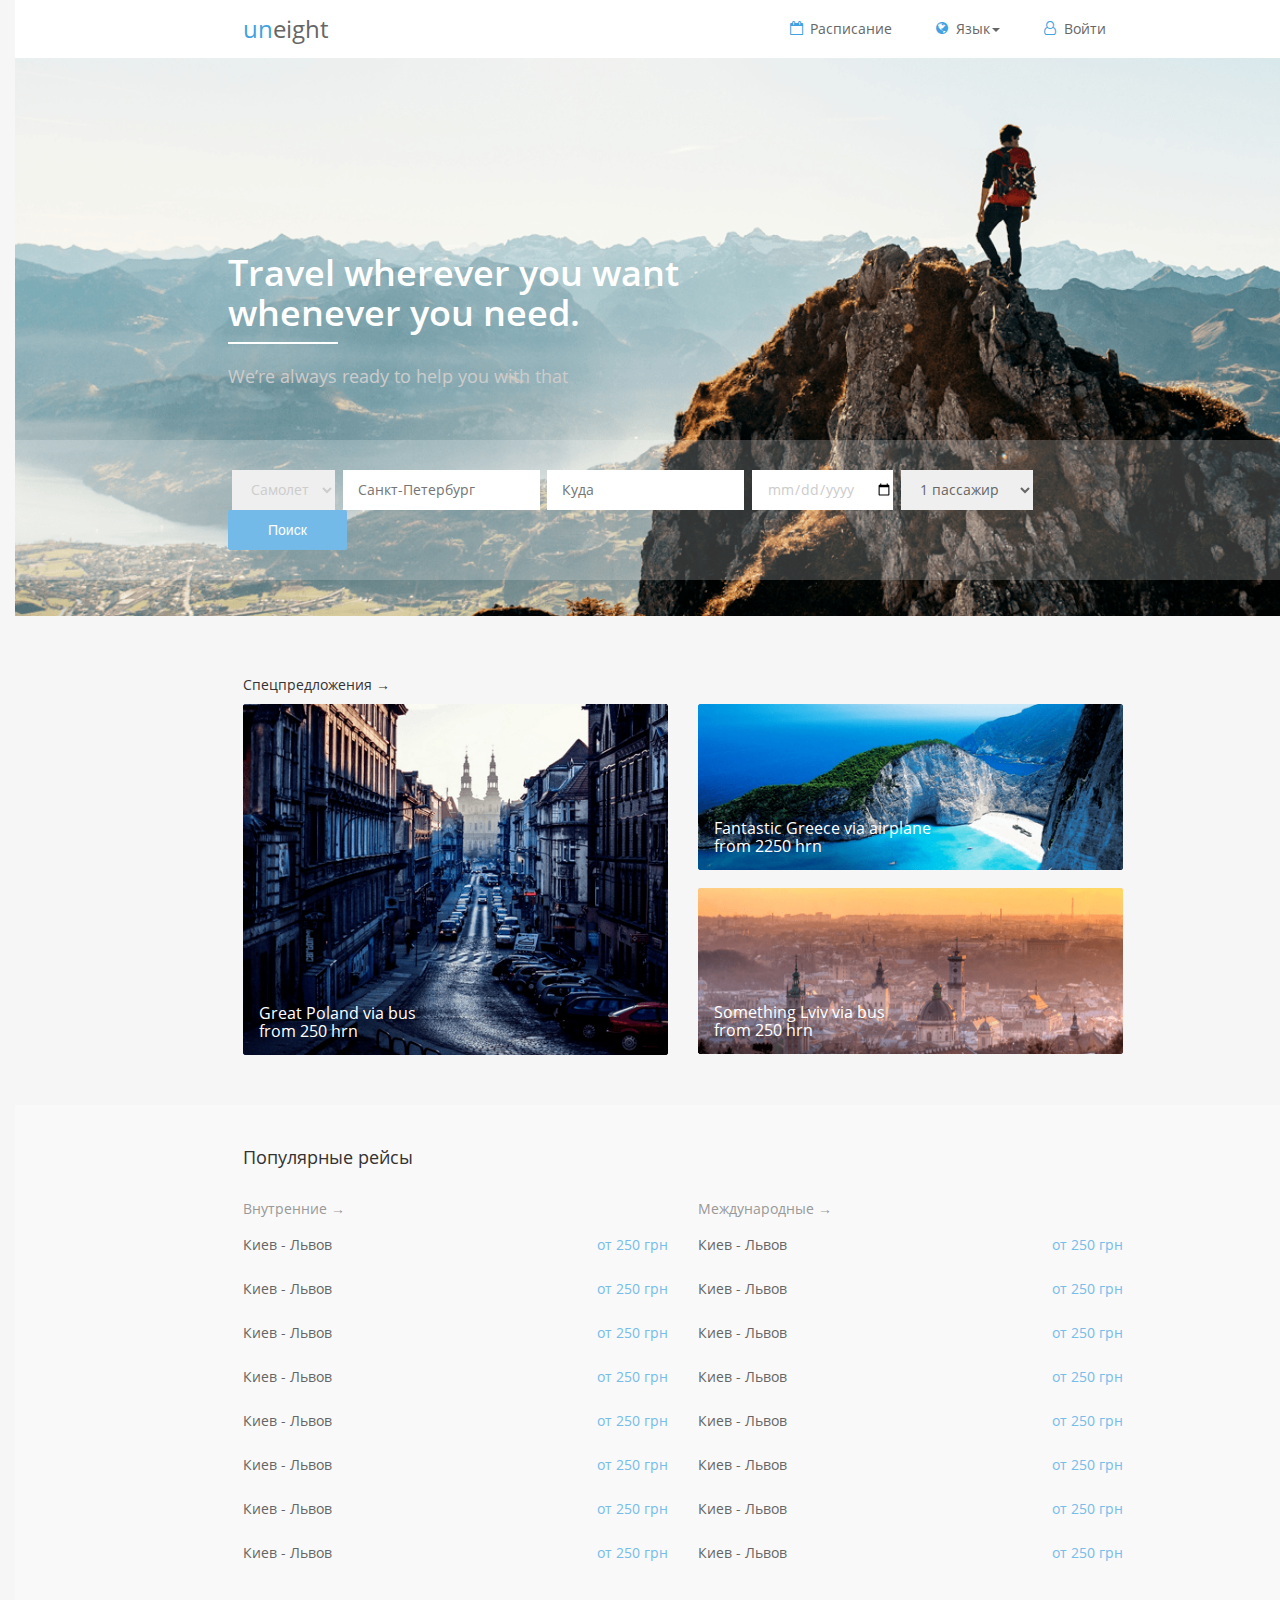
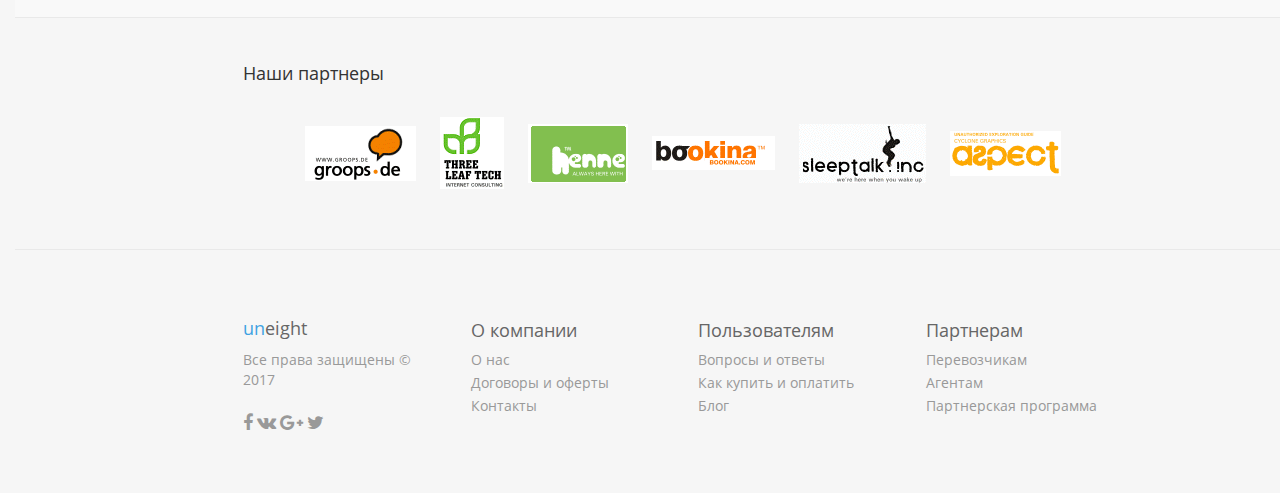
==== index.html @ 35b9bb51 "new web page" ====
<!DOCTYPE html>
<html lang="en">
<head>
  <meta charset="utf-8">
  <!-- <meta http-equiv="X-UA-Compatible" content="IE=edge"> -->
  <meta name="viewport" content="width=device-width, initial-scale=1">
  <!-- The above 3 meta tags *must* come first in the head; any other head content must come *after* these tags -->
  <meta name="description" content="un8">
  <meta name="author" content="un8">
  <!-- <link rel="icon" href="../../favicon.ico"> -->
  <title>un8</title>
  <link href="css/bootstrap.min.css" rel="stylesheet">
  <link href="css/font-awesome.min.css" rel="stylesheet">
  <link href="css/screen.css" rel="stylesheet">
  <script src="js/ie-emulation-modes-warning.js"></script>
  <!-- HTML5 shim and Respond.js for IE8 support of HTML5 elements and media queries -->
    <!--[if lt IE 9]>
      <script src="https://oss.maxcdn.com/html5shiv/3.7.3/html5shiv.min.js"></script>
      <script src="https://oss.maxcdn.com/respond/1.4.2/respond.min.js"></script>
      <![endif]-->
    </head>
    
    <body>
      <div class="container">
        <!-- Static navbar -->
        <header>
         <nav class="navbar navbar-default navbar-static-top">
          <div class="navbar-header">
            <button type="button" class="navbar-toggle collapsed" data-toggle="collapse" data-target="#navbar" aria-expanded="false" aria-controls="navbar">
              <span class="sr-only">Toggle navigation</span>
              <span class="icon-bar"></span>
              <span class="icon-bar"></span>
              <span class="icon-bar"></span>
            </button>
            <a class="navbar-brand" href="#"><span>un</span>eight</a>
          </div>
          <div id="navbar" class="navbar-collapse collapse">
            <ul class="nav navbar-nav pull-right">
              <li class="nav-schedule"><a href="/">Расписание</a></li>
              <li class="dropdown nav-languages">
                <a href="#" class="dropdown-toggle" data-toggle="dropdown" role="button" aria-haspopup="true" aria-expanded="false">Язык<span class="caret"></span></a>
                <ul class="dropdown-menu">
                  <li><a href="#">Русский</a></li>
                  <li><a href="#">Польский</a></li>
                  <li><a href="#">Английский</a></li>
                  <li><a href="#">Украинский</a></li>
                </ul>
              </li>
              <li class="nav-loginuser"><a href="/" data-toggle="modal" data-target="#myModal">Войти</a></li>
            </ul>
          </div><!--/.nav-collapse -->
        </nav>
      </header>
      <div class="jumbotron search-block">
        <div class="heading-block">
          <h1 class="search-block-heading">Travel wherever you want <br> whenever you need.</h1>
          <div class="search-block-afterwords">We’re always ready to help you with that</div>
        </div>
        <form class="form-inline search-form">
          <div class="form-group">
            <label for="transportType"></label>
            <select name="transport" id="transportType">
              <option value="plane">Самолет</option>
              <option value="traine">Поезд</option>
              <option value="bus">Автобус</option>
            </select>   
          </div>
          <div class="form-group">
            <label for="wayFrom"></label>
            <input type="text"  id="wayFrom" placeholder="Санкт-Петербург">
          </div>
          <div class="form-group">
            <label for="wayDestination"></label>
            <input type="text"  id="wayDestination" placeholder="Куда">
          </div>
          <div class="form-group">
            <label for="tripDate"></label>
            <input type="date"  id="tripDate">
          </div>
          <div class="form-group">
            <label for="passengerValue"></label>
            <select name="passrValue" id="passengerValue">
              <option value="1">1 пассажир</option>
              <option value="2">2 пассажира</option>
              <option value="2">3 пассажира</option>
            </select>
          </div>
          <button type="submit" class="btn btn-default">Поиск</button>
        </form><!-- search-form end -->
      </div><!-- search-block end -->
      <div class="row specialoffer">
        <div class="col-lg-12">
          <a href="/" class="specialoffer-link">Спецпредложения &rarr;</a>
        </div>
        <div class="col-lg-6">
          <div class="specialoffer-preinfo">
            <a href="/">
              <img src="img/street.png" class="img-responsive" alt="specialoffer">
              <div class="preinfo-text">
                <div class="pre-offer">Great Poland via bus</div>
                <div class="pre-prise">from <span>250</span> <span>hrn</span></div>
              </div>
            </a>
          </div>
        </div>
        <div class="col-lg-6">
          <div class="specialoffer-preinfo">
            <a href="/">
              <img src="img/ocean.png"  class="img-responsive" alt="specialoffer">
              <div class="preinfo-text">
                <div class="pre-offer">Fantastic Greece via airplane</div>
                <div class="pre-prise">from <span>2250</span> <span>hrn</span></div>
              </div>
            </a>
          </div>
          <div class="specialoffer-preinfo">
            <a href="/">
              <img src="img/stambul.png" class="img-responsive" alt="specialoffer">
              <div class="preinfo-text">
                <div class="pre-offer">Something Lviv via bus</div>
                <div class="pre-prise">from <span>250</span> <span>hrn</span></div>
              </div>
            </a>
          </div> <!-- specialoffer-preinfo end -->
        </div> <!-- col-lg-6 end -->
      </div> <!-- specialoffer end -->
      <div class="row popular-destinations">
        <div class="col-lg-12">
          <div class="popular-title">Популярные рейсы</div>
        </div>
        <div class="col-lg-6">
          <a href="/" class="inside-destination">Внутренние &rarr;</a>
          <table class="local-destinations">
            <tbody>
              <tr>
                <td class="destination-target"><a href="/">Киев - Львов</a></td>
                <td class="destination-price"> от <span>250</span> <span>грн</span></td>
              </tr>
              <tr>
                <td class="destination-target"><a href="/">Киев - Львов</a></td>
                <td class="destination-price"> от <span>250</span> <span>грн</span></td>
              </tr>
              <tr>
                <td class="destination-target"><a href="/">Киев - Львов</a></td>
                <td class="destination-price"> от <span>250</span> <span>грн</span></td>
              </tr>
              <tr>
                <td class="destination-target"><a href="/">Киев - Львов</a></td>
                <td class="destination-price"> от <span>250</span> <span>грн</span></td>
              </tr>
              <tr>
                <td class="destination-target"><a href="/">Киев - Львов</a></td>
                <td class="destination-price"> от <span>250</span> <span>грн</span></td>
              </tr>
              <tr>
                <td class="destination-target"><a href="/">Киев - Львов</a></td>
                <td class="destination-price"> от <span>250</span> <span>грн</span></td>
              </tr>
              <tr>
                <td class="destination-target"><a href="/">Киев - Львов</a></td>
                <td class="destination-price"> от <span>250</span> <span>грн</span></td>
              </tr>
              <tr>
                <td class="destination-target"><a href="/">Киев - Львов</a></td>
                <td class="destination-price"> от <span>250</span> <span>грн</span></td>
              </tr>
            </tbody>
          </table> <!-- local-destinations end -->
        </div> <!-- col-lg-6 end -->
        <div class="col-lg-6">
          <a href="/" class="outside-destination">Международные &rarr;</a>
          <table class="foreign-destinations">
            <tbody>
              <tr>
                <td class="destination-target"><a href="/">Киев - Львов</a></td>
                <td class="destination-price"> от <span>250</span> <span>грн</span></td>
              </tr>
              <tr>
                <td class="destination-target"><a href="/">Киев - Львов</a></td>
                <td class="destination-price"> от <span>250</span> <span>грн</span></td>
              </tr>
              <tr>
                <td class="destination-target"><a href="/">Киев - Львов</a></td>
                <td class="destination-price"> от <span>250</span> <span>грн</span></td>
              </tr>
              <tr>
                <td class="destination-target"><a href="/">Киев - Львов</a></td>
                <td class="destination-price"> от <span>250</span> <span>грн</span></td>
              </tr>
              <tr>
                <td class="destination-target"><a href="/">Киев - Львов</a></td>
                <td class="destination-price"> от <span>250</span> <span>грн</span></td>
              </tr>
              <tr>
                <td class="destination-target"><a href="/">Киев - Львов</a></td>
                <td class="destination-price"> от <span>250</span> <span>грн</span></td>
              </tr>
              <tr>
                <td class="destination-target"><a href="/">Киев - Львов</a></td>
                <td class="destination-price"> от <span>250</span> <span>грн</span></td>
              </tr>
              <tr>
                <td class="destination-target"><a href="/">Киев - Львов</a></td>
                <td class="destination-price"> от <span>250</span> <span>грн</span></td>
              </tr>
            </tbody>
          </table> <!-- foreign-destinations end -->
        </div> <!-- col-lg-6 end -->
      </div> <!-- popular-destinations end -->
      <div class="row our-partners">
        <div class="col-lg-12"> 
          <div class="partners-title">Наши партнеры</div>
          <div id="carousel-example-generic" class="carousel slide" data-ride="carousel">
            <div class="carousel-inner" role="listbox">
              <div class="item active">
                <img src="img/grops.png" class="img-responsive" alt="partner">
                <img src="img/tree.png" class="img-responsive" alt="partner">
                <img src="img/henne.png" class="img-responsive" alt="partner">
                <img src="img/bookina.png" class="img-responsive" alt="partner">
                <img src="img/sleeptalk.png" class="img-responsive" alt="partner">
                <img src="img/aspect.png" class="img-responsive" alt="partner">  
              </div>
              <div class="item">
                <div class="item">
                  <img src="img/grops.png" class="img-responsive" alt="partner">
                  <img src="img/tree.png" class="img-responsive" alt="partner">
                  <img src="img/henne.png" class="img-responsive" alt="partner">
                  <img src="img/bookina.png" class="img-responsive" alt="partner">
                  <img src="img/sleeptalk.png" class="img-responsive" alt="partner">
                  <img src="img/aspect.png" class="img-responsive" alt="partner">  
                </div> 
              </div>
            </div>
          </div>
        </div>
      </div>
      <footer class="row">
        <div class="col-lg-3">
          <a class="navbar-brand" href="#"><span>un</span>eight</a>
          <div class="copyrights">Все права защищены © 2017</div>
          <div class="social-links">
            <a href="/"><i class="fa fa-facebook" aria-hidden="true"></i></a>
            <a href="/"><i class="fa fa-vk" aria-hidden="true"></i></a>
            <a href="/"><i class="fa fa-google-plus" aria-hidden="true"></i></a>
            <a href="/"><i class="fa fa-twitter" aria-hidden="true"></i></a>
          </div>
        </div>
        <div class="col-lg-3">
          <div class="bottom-title">О компании</div>
          <a href="/">О нас</a>
          <a href="/">Договоры и оферты</a>
          <a href="/">Контакты</a>

        </div>
        <div class="col-lg-3">
          <div class="bottom-title">Пользователям</div>
          <a href="/">Вопросы и ответы</a>
          <a href="/">Как купить и оплатить</a>
          <a href="/">Блог</a>

        </div>
        <div class="col-lg-3">
          <div class="bottom-title">Партнерам</div>
          <a href="/">Перевозчикам</a>
          <a href="/">Агентам</a>
          <a href="/">Партнерская программа</a>
        </div>

        <div class="modal fade" id="myModal" tabindex="-1" role="dialog">
          <div class="modal-dialog" role="document">
            <div class="modal-content">
              <div class="modal-header">
                <button type="button" class="close" data-dismiss="modal" aria-label="Close"><span aria-hidden="true">&times;</span></button>
                <h4 class="modal-title">Modal title</h4>
              </div>
              <div class="modal-body">
                <p>One fine body&hellip;</p>
              </div>
              <div class="modal-footer">
                <button type="button" class="btn btn-default" data-dismiss="modal">Close</button>
                <button type="button" class="btn btn-primary">Save changes</button>
              </div>
            </div><!-- /.modal-content -->
          </div><!-- /.modal-dialog -->
        </div><!-- /.modal -->

      </footer>


    </div> <!-- /container -->

    <!-- Bootstrap core JavaScript
    ================================================== -->
    <!-- Placed at the end of the document so the pages load faster -->
    <script src="js/jquery-1.12.4.min.js"></script>
    <script src="js/bootstrap.min.js"></script>
    <script src="js/custom.js"></script>
    <script>
      $(document).ready(function () {

      });
    </script>
    <!-- IE10 viewport hack for Surface/desktop Windows 8 bug -->
    <script src="js/ie10-viewport-bug-workaround.js"></script>
  </body>
  </html>
---- css/screen.css ----
/*!
 * IE10 viewport hack for Surface/desktop Windows 8 bug
 * Copyright 2014-2015 Twitter, Inc.
 * Licensed under MIT (https://github.com/twbs/bootstrap/blob/master/LICENSE)
 */@-ms-viewport{width:device-width}@-o-viewport{width:device-width}@viewport{width:device-width}*{box-sizing:border-box}html,body{overflow-x:hidden}body{min-width:320px;background-color:#f6f6f6}@font-face{font-family:OpenSans-Regular;src:url(../fonts/OpenSans-Regular.ttf)}@font-face{font-family:OpenSans-Semibold;src:url(../fonts/OpenSans-Semibold.ttf)}@font-face{font-family:OpenSans-Bold;src:url(../fonts/OpenSans-Bold.ttf)}h1{margin-bottom:10px;font-family:OpenSans-Semibold;font-size:36px;color:#ffffff;text-align:left;line-height:40px}a{font-family:OpenSans-Regular;line-height:18px;font-size:14px}a:hover{text-decoration:none}ul{list-style:none;padding-left:0}li{font-family:OpenSans-Regular}.container{height:100%}.navbar,.heading-block,.search-form,.specialoffer,.popular-destinations,.our-partners,.more-advise,.ticket-filter,.tickets-list,.detailed-filter,footer{padding-left:213px;padding-right:213px}.popular-destinations,.our-partners,footer{font-family:OpenSans-Regular}.popular-title,.partners-title{margin-bottom:30px;font-size:18px;color:#333333}.show-mob{display:none}.navbar{padding-top:3.5px;padding-bottom:3.5px}.navbar-brand{font-family:OpenSans-Regular;color:#666666;font-size:24px}.navbar-brand span{color:#3fa2e2}.navbar-brand:hover{color:#999}.navbar-brand:hover span{color:lighten #3fa2e2,20%}.nav-schedule,.nav-languages,.nav-loginuser{position:relative}.nav-schedule a,.nav-languages a,.nav-loginuser a{color:#666666}.nav-schedule a:hover,.nav-languages a:hover,.nav-loginuser a:hover{color:#999}.nav-schedule:before,.nav-languages:before,.nav-loginuser:before{position:absolute;bottom:16px;left:12px;display:block;font-family:FontAwesome;color:#3fa2e2;font-size:14px}.nav-schedule:before{content:"\f133"}.nav-languages:before{content:"\f0ac"}.nav-loginuser:before{content:"\f2c0"}.search-block{position:relative;padding-top:175px;padding-bottom:36px;background:url(../img/jumbotron-bg.png) center center no-repeat;background-size:cover}.search-block-heading{margin-bottom:31px;position:relative}.search-block-heading:after{content:'';display:block;position:absolute;bottom:-11px;left:0;background-color:#ffffff;height:2px;width:110px}.search-block-afterwords{margin-bottom:50px;font-family:OpenSans-Regular;color:#cccccc;font-size:18px}.search-form,.detailed-filter{padding-top:30px;padding-bottom:30px;width:100%;background-color:rgba(255,255,255,0.2)}.search-form select,.search-form input,.detailed-filter select,.detailed-filter input{padding:10px 0 10px 15px;font-family:OpenSans-Regular;font-size:14px;color:#cccccc;border:0px}.search-form input[type="date"],.detailed-filter input[type="date"]{padding:9px 0 9px 15px}.search-form select,.detailed-filter select{padding:9.5px 10px 9.5px 15px}.search-form select[name="passrValue"],.detailed-filter select[name="passrValue"]{color:#666666}.search-form .btn-default,.detailed-filter .btn-default{padding:10px 40px;color:#ffffff;background-color:#73bae8;border:none;border-radius:2px}.specialoffer{margin-bottom:32px}.specialoffer-link{color:#333333;display:block;margin-bottom:10px}.specialoffer-link:hover{color:#666}.specialoffer-preinfo{position:relative;margin-bottom:18px}.specialoffer-preinfo .preinfo-text{position:absolute;bottom:0;margin-left:16px;margin-bottom:15px;font-family:OpenSans-Regular;font-size:16px;color:#ffffff;text-align:left}.specialoffer-preinfo .preinfo-text:hover{color:#ccc}.popular-destinations{background-color:#f9f9f9;padding-top:40px;padding-bottom:27px}.inside-destination,.outside-destination{display:block;margin-bottom:5px;font-size:14px;color:#999999}.local-destinations,.foreign-destinations{width:100%;margin-bottom:15px}.local-destinations td,.foreign-destinations td{padding:12px 0}.destination-target a{color:#666666}.destination-target a:hover{color:#999}.destination-price{text-align:right;color:#77bdea}.our-partners{border-top:1px solid #e9e9e9;border-bottom:1px solid #e9e9e9;padding-top:43px;padding-bottom:60px}.our-partners .item{text-align:center}.our-partners .item img{display:inline-block;margin-left:10px;margin-right:10px}.results-page{font-family:OpenSans-Regular}.results-page .search-form{background-color:#ffffff;border-top:1px solid #e9e9e9;border-bottom:1px solid #e9e9e9}.results-page .search-form select,.results-page .search-form input{border:1px solid #e9e9e9;color:#333333}.results-page .search-form input[placeholder],.results-page .search-form input::-moz-placeholder,.results-page .search-form input:-moz-placeholder,.results-page .search-form input:-ms-input-placeholder{color:#333333}.results-page .search-form .btn-default{padding:10px 35px}.results-page .more-advise{margin-top:20px}.results-page .more-advise .special-advise{font-size:18px;color:#333333}.results-page .more-advise .extended-search{font-size:14px;color:#73bae8}.ticket-filter,.tickets-list{background-color:#ffffff;box-shadow:0px 2px 3px 0px rgba(0,0,0,0.05);border-radius:2px}.ticket-filter{margin-top:10px;margin-bottom:15px;padding-top:7.5px;padding-bottom:7.5px}.arrow-block{display:inline-block;margin-right:5px}.arrow-block i{display:block;font-size:14px;line-height:10px}.arrow-block .filter-clicked{color:#73bae8}.filter-title{display:inline-block;vertical-align:super}.price-filter{text-align:right}.tickets-list{padding-top:20px;padding-bottom:24px;border-bottom:1px solid #e9e9e9}.tickets-list .col-md-2.col-lg-2{padding-left:6px;padding-right:6px}.tickets-list li{color:#999999;font-size:14px}.tickets-list li>span,.tickets-list li>a{color:#73bae8}.tickets-list li>a{display:block;margin-top:22px}.tickets-list .btn{padding:8px 20px;color:#ffffff;background-color:#73bae8;border:none;border-radius:2px}li.ticket-list-title,li.ticket-list-price{font-family:OpenSans-Bold;color:#333333}li.ticket-list-price{font-size:18px;margin-bottom:19px}.accept-ticket li{text-align:right}.most-acceptable{margin-bottom:15px;border-bottom:none}.detailed-filter{box-shadow:0px 2px 3px 0px rgba(0,0,0,0.05);border-radius:2px;background-color:#ffffff}.detailed-filter .form-group{margin-bottom:15px}.detailed-filter select,.detailed-filter input{width:200px;color:#333333;border:1px solid  #e9e9e9}.detailed-filter label{margin-bottom:0;display:block;font-family:OpenSans-Regular;font-weight:400;color:#999999;font-size:14px}.detailed-filter .button-aligner{text-align:right}.detailed-filter .btn{margin-top:22px;padding:10px 30px;color:#ffffff;background-color:#73bae8;border:none;border-radius:2px}footer{padding-top:60px;padding-bottom:40px}footer .col-lg-3{margin-bottom:15px}footer .copyrights,footer a{color:#999999;font-size:14px}footer a{display:block;margin-bottom:5px}footer .social-links a{display:inline-block}footer .social-links a i{font-size:18px}footer .navbar-brand,footer .bottom-title{font-size:18px;padding:7.5px 0}footer .navbar-brand{float:none;font-size:18px;height:initial}footer .bottom-title{color:#666666}footer .copyrights{margin-bottom:24px}@media (max-width: 1200px){.navbar,.heading-block,.search-form,.specialoffer,.popular-destinations,.our-partners,.more-advise,.ticket-filter,.tickets-list,.detailed-filter,footer{padding-right:15px;padding-left:15px}.specialoffer{text-align:center}.specialoffer .specialoffer-preinfo{display:inline-block}.search-block{padding-top:20px}.search-block .search-block-heading{color:#3fa2e2}.search-block .search-block-heading:after{background-color:#3fa2e2}.search-block .search-block-afterwords{color:#3fa2e2}.form-inline.search-form .form-group,.form-inline.detailed-filter .form-group{display:block;width:initial;margin-left:auto;margin-right:auto}.form-inline.search-form .form-group input,.form-inline.search-form .form-group select,.form-inline.detailed-filter .form-group input,.form-inline.detailed-filter .form-group select{width:100%}.form-inline.search-form .btn,.form-inline.detailed-filter .btn{margin-top:20px}.popular-title{font-size:20px;text-align:center}.inside-destination,.outside-destination{font-size:16px;text-align:center}.our-partners .item{text-align:center}.our-partners .item img{display:inline-block;margin-left:2px;margin-right:2px}footer{text-align:center}}@media (max-width: 992px){.show-mob{display:block}.ticket-filter .col-md-2.col-lg-2{text-align:left}.filter-title.show-mob{font-family:OpenSans-Semibold;font-size:16px;color:#73bae8}.tickets-list li>a{margin-top:0}.mob-price{text-align:right}}@media (max-width: 768px){.nav-schedule:before,.nav-languages:before,.nav-loginuser:before{bottom:12px}.nav-languages.open:before{top:9px;z-index:3}.nav-languages.open .dropdown-menu>li>a{padding-left:32px}}@media (max-width: 500px){.results-page .more-advise{padding-right:0;padding-left:0}.results-page .more-advise .special-advise{font-size:14px}.results-page .more-advise .extended-search{font-size:12px}}@media (min-width: 992px){.show-mob{display:none}}
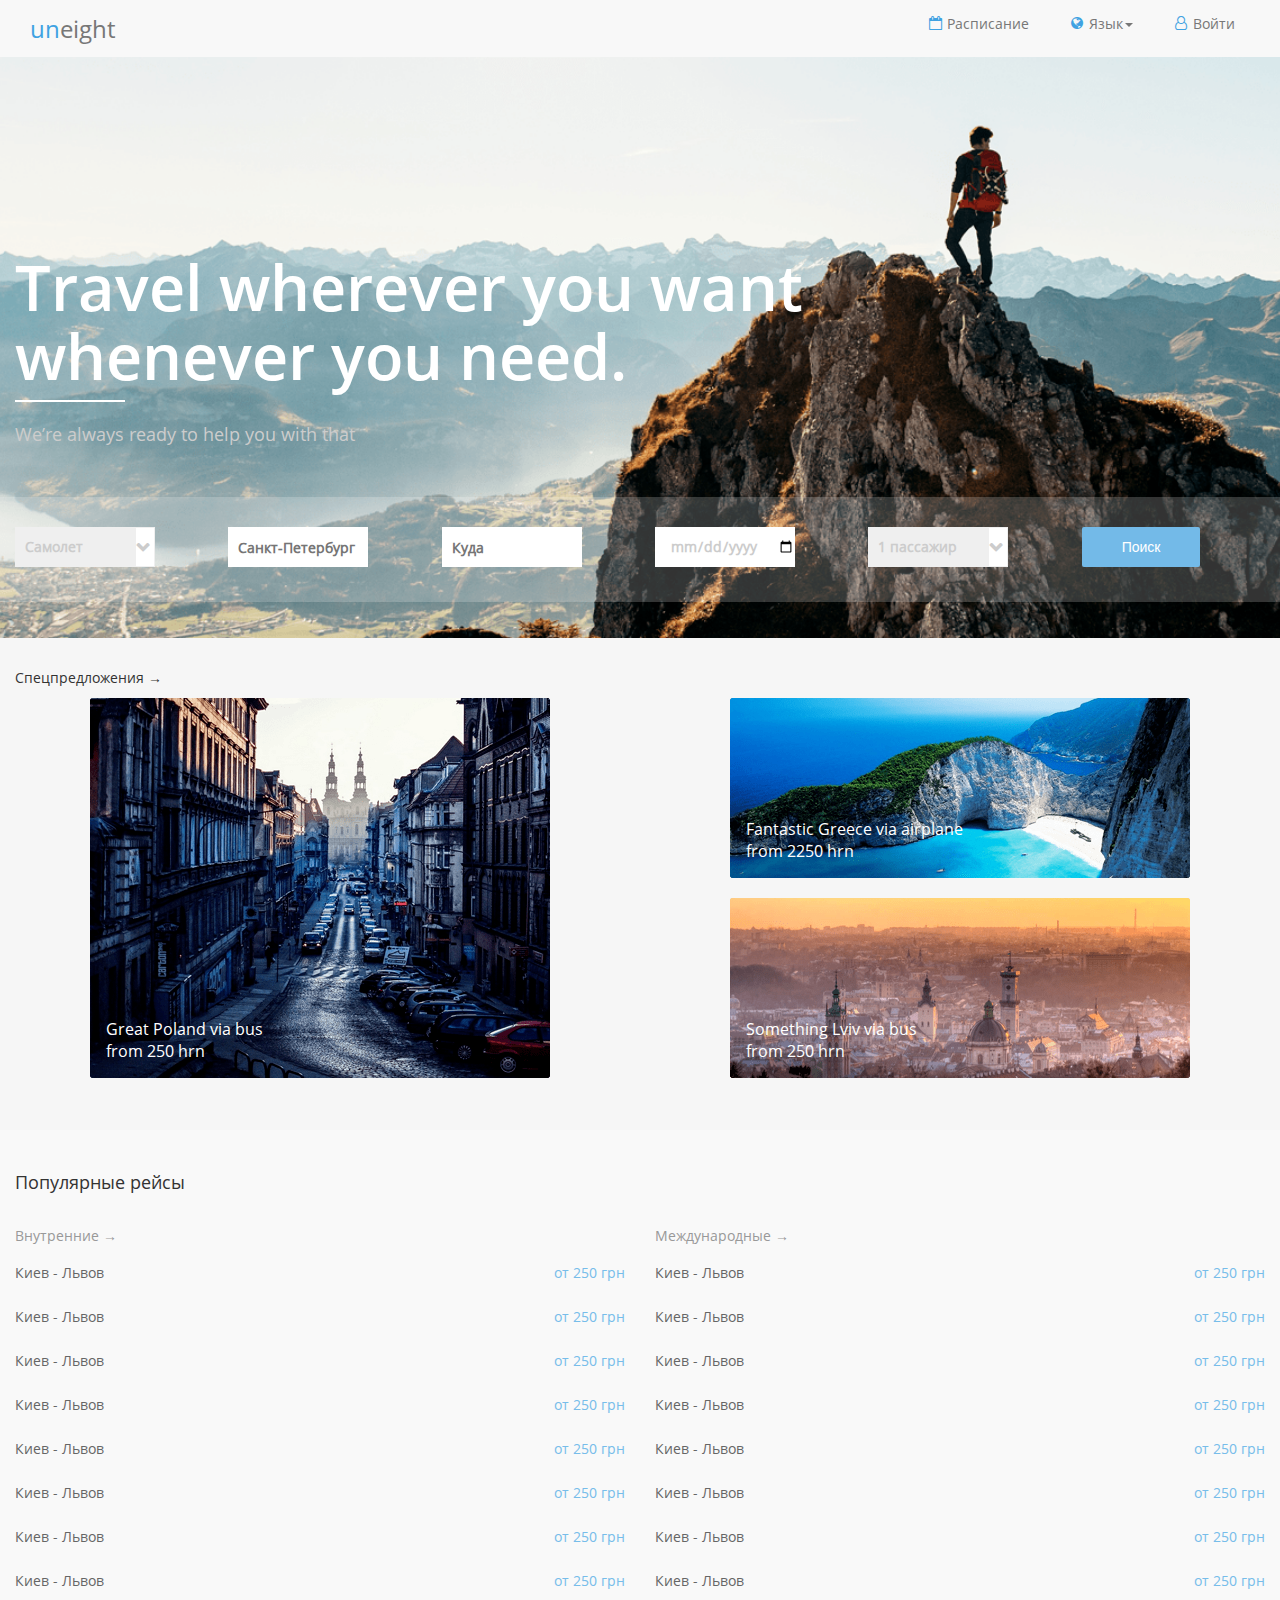
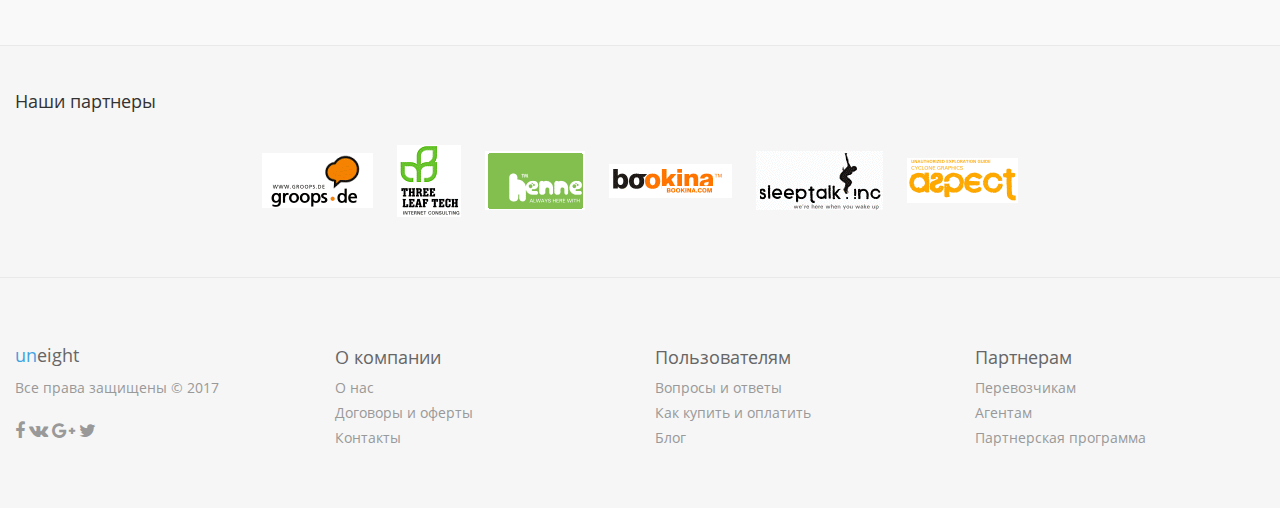
==== commit 239c537b: "cross-browser-changes" ====
--- a/index.html
+++ b/index.html
@@ -1,4 +1,3 @@
-
 <!DOCTYPE html>
 <html lang="en">
 <head>
@@ -22,7 +21,7 @@
     </head>
     
     <body>
-      <div class="container">
+      <div class="container-fluid">
         <!-- Static navbar -->
         <header>
          <nav class="navbar navbar-default navbar-static-top">
@@ -58,42 +57,61 @@
           <div class="search-block-afterwords">We’re always ready to help you with that</div>
         </div>
         <form class="form-inline search-form">
-          <div class="form-group">
-            <label for="transportType"></label>
-            <select name="transport" id="transportType">
-              <option value="plane">Самолет</option>
-              <option value="traine">Поезд</option>
-              <option value="bus">Автобус</option>
-            </select>   
-          </div>
-          <div class="form-group">
-            <label for="wayFrom"></label>
-            <input type="text"  id="wayFrom" placeholder="Санкт-Петербург">
-          </div>
-          <div class="form-group">
-            <label for="wayDestination"></label>
-            <input type="text"  id="wayDestination" placeholder="Куда">
-          </div>
-          <div class="form-group">
-            <label for="tripDate"></label>
-            <input type="date"  id="tripDate">
-          </div>
-          <div class="form-group">
-            <label for="passengerValue"></label>
-            <select name="passrValue" id="passengerValue">
-              <option value="1">1 пассажир</option>
-              <option value="2">2 пассажира</option>
-              <option value="2">3 пассажира</option>
-            </select>
-          </div>
-          <button type="submit" class="btn btn-default">Поиск</button>
+          <div class="row">
+            <div class="col-md-2 col-lg-2">
+              <div class="form-group">
+                <label for="transportType" class="custom-select-arrow">
+                  <select name="transport" id="transportType" class="custom-select-arrow">
+                    <option value="plane">Самолет</option>
+                    <option value="traine">Поезд</option>
+                    <option value="bus">Автобус</option>
+                  </select>   
+                </label>
+              </div>
+            </div>
+            <div class="col-md-2 col-lg-2">
+              <div class="form-group">
+                <label for="wayFrom">
+                  <input type="text"  id="wayFrom" placeholder="Санкт-Петербург">
+                </label>
+              </div>
+            </div>
+            <div class="col-md-2 col-lg-2">
+              <div class="form-group">
+                <label for="wayDestination">
+                  <input type="text"  id="wayDestination" placeholder="Куда">
+                </label>
+              </div>
+            </div>
+            <div class="col-md-2 col-lg-2">
+              <div class="form-group">
+                <label for="tripDate">
+                  <input type="date"  id="tripDate">
+                </label>
+              </div>
+            </div>
+            <div class="col-md-2 col-lg-2">
+              <div class="form-group">
+                <label for="passengerValue" class="custom-select-arrow">
+                  <select name="passrValue" id="passengerValue" class="custom-select-arrow">
+                    <option value="1">1 пассажир</option>
+                    <option value="2">2 пассажира</option>
+                    <option value="2">3 пассажира</option>
+                  </select>
+                </label>
+              </div>
+            </div>
+            <div class="col-md-2 col-lg-2">
+              <button type="submit" class="btn btn-default">Поиск</button>
+            </div>
+          </div>
         </form><!-- search-form end -->
       </div><!-- search-block end -->
       <div class="row specialoffer">
-        <div class="col-lg-12">
+        <div class="col-md-12">
           <a href="/" class="specialoffer-link">Спецпредложения &rarr;</a>
         </div>
-        <div class="col-lg-6">
+        <div class="col-md-6 col-lg-6 offer-aligner">
           <div class="specialoffer-preinfo">
             <a href="/">
               <img src="img/street.png" class="img-responsive" alt="specialoffer">
@@ -104,7 +122,7 @@
             </a>
           </div>
         </div>
-        <div class="col-lg-6">
+        <div class="col-md-6 col-lg-6 offer-aligner">
           <div class="specialoffer-preinfo">
             <a href="/">
               <img src="img/ocean.png"  class="img-responsive" alt="specialoffer">
@@ -286,8 +304,6 @@
         </div><!-- /.modal -->
 
       </footer>
-
-
     </div> <!-- /container -->
 
     <!-- Bootstrap core JavaScript
--- a/css/screen.css
+++ b/css/screen.css
@@ -2,4 +2,4 @@
  * IE10 viewport hack for Surface/desktop Windows 8 bug
  * Copyright 2014-2015 Twitter, Inc.
  * Licensed under MIT (https://github.com/twbs/bootstrap/blob/master/LICENSE)
- */@-ms-viewport{width:device-width}@-o-viewport{width:device-width}@viewport{width:device-width}*{box-sizing:border-box}html,body{overflow-x:hidden}body{min-width:320px;background-color:#f6f6f6}@font-face{font-family:OpenSans-Regular;src:url(../fonts/OpenSans-Regular.ttf)}@font-face{font-family:OpenSans-Semibold;src:url(../fonts/OpenSans-Semibold.ttf)}@font-face{font-family:OpenSans-Bold;src:url(../fonts/OpenSans-Bold.ttf)}h1{margin-bottom:10px;font-family:OpenSans-Semibold;font-size:36px;color:#ffffff;text-align:left;line-height:40px}a{font-family:OpenSans-Regular;line-height:18px;font-size:14px}a:hover{text-decoration:none}ul{list-style:none;padding-left:0}li{font-family:OpenSans-Regular}.container{height:100%}.navbar,.heading-block,.search-form,.specialoffer,.popular-destinations,.our-partners,.more-advise,.ticket-filter,.tickets-list,.detailed-filter,footer{padding-left:213px;padding-right:213px}.popular-destinations,.our-partners,footer{font-family:OpenSans-Regular}.popular-title,.partners-title{margin-bottom:30px;font-size:18px;color:#333333}.show-mob{display:none}.navbar{padding-top:3.5px;padding-bottom:3.5px}.navbar-brand{font-family:OpenSans-Regular;color:#666666;font-size:24px}.navbar-brand span{color:#3fa2e2}.navbar-brand:hover{color:#999}.navbar-brand:hover span{color:lighten #3fa2e2,20%}.nav-schedule,.nav-languages,.nav-loginuser{position:relative}.nav-schedule a,.nav-languages a,.nav-loginuser a{color:#666666}.nav-schedule a:hover,.nav-languages a:hover,.nav-loginuser a:hover{color:#999}.nav-schedule:before,.nav-languages:before,.nav-loginuser:before{position:absolute;bottom:16px;left:12px;display:block;font-family:FontAwesome;color:#3fa2e2;font-size:14px}.nav-schedule:before{content:"\f133"}.nav-languages:before{content:"\f0ac"}.nav-loginuser:before{content:"\f2c0"}.search-block{position:relative;padding-top:175px;padding-bottom:36px;background:url(../img/jumbotron-bg.png) center center no-repeat;background-size:cover}.search-block-heading{margin-bottom:31px;position:relative}.search-block-heading:after{content:'';display:block;position:absolute;bottom:-11px;left:0;background-color:#ffffff;height:2px;width:110px}.search-block-afterwords{margin-bottom:50px;font-family:OpenSans-Regular;color:#cccccc;font-size:18px}.search-form,.detailed-filter{padding-top:30px;padding-bottom:30px;width:100%;background-color:rgba(255,255,255,0.2)}.search-form select,.search-form input,.detailed-filter select,.detailed-filter input{padding:10px 0 10px 15px;font-family:OpenSans-Regular;font-size:14px;color:#cccccc;border:0px}.search-form input[type="date"],.detailed-filter input[type="date"]{padding:9px 0 9px 15px}.search-form select,.detailed-filter select{padding:9.5px 10px 9.5px 15px}.search-form select[name="passrValue"],.detailed-filter select[name="passrValue"]{color:#666666}.search-form .btn-default,.detailed-filter .btn-default{padding:10px 40px;color:#ffffff;background-color:#73bae8;border:none;border-radius:2px}.specialoffer{margin-bottom:32px}.specialoffer-link{color:#333333;display:block;margin-bottom:10px}.specialoffer-link:hover{color:#666}.specialoffer-preinfo{position:relative;margin-bottom:18px}.specialoffer-preinfo .preinfo-text{position:absolute;bottom:0;margin-left:16px;margin-bottom:15px;font-family:OpenSans-Regular;font-size:16px;color:#ffffff;text-align:left}.specialoffer-preinfo .preinfo-text:hover{color:#ccc}.popular-destinations{background-color:#f9f9f9;padding-top:40px;padding-bottom:27px}.inside-destination,.outside-destination{display:block;margin-bottom:5px;font-size:14px;color:#999999}.local-destinations,.foreign-destinations{width:100%;margin-bottom:15px}.local-destinations td,.foreign-destinations td{padding:12px 0}.destination-target a{color:#666666}.destination-target a:hover{color:#999}.destination-price{text-align:right;color:#77bdea}.our-partners{border-top:1px solid #e9e9e9;border-bottom:1px solid #e9e9e9;padding-top:43px;padding-bottom:60px}.our-partners .item{text-align:center}.our-partners .item img{display:inline-block;margin-left:10px;margin-right:10px}.results-page{font-family:OpenSans-Regular}.results-page .search-form{background-color:#ffffff;border-top:1px solid #e9e9e9;border-bottom:1px solid #e9e9e9}.results-page .search-form select,.results-page .search-form input{border:1px solid #e9e9e9;color:#333333}.results-page .search-form input[placeholder],.results-page .search-form input::-moz-placeholder,.results-page .search-form input:-moz-placeholder,.results-page .search-form input:-ms-input-placeholder{color:#333333}.results-page .search-form .btn-default{padding:10px 35px}.results-page .more-advise{margin-top:20px}.results-page .more-advise .special-advise{font-size:18px;color:#333333}.results-page .more-advise .extended-search{font-size:14px;color:#73bae8}.ticket-filter,.tickets-list{background-color:#ffffff;box-shadow:0px 2px 3px 0px rgba(0,0,0,0.05);border-radius:2px}.ticket-filter{margin-top:10px;margin-bottom:15px;padding-top:7.5px;padding-bottom:7.5px}.arrow-block{display:inline-block;margin-right:5px}.arrow-block i{display:block;font-size:14px;line-height:10px}.arrow-block .filter-clicked{color:#73bae8}.filter-title{display:inline-block;vertical-align:super}.price-filter{text-align:right}.tickets-list{padding-top:20px;padding-bottom:24px;border-bottom:1px solid #e9e9e9}.tickets-list .col-md-2.col-lg-2{padding-left:6px;padding-right:6px}.tickets-list li{color:#999999;font-size:14px}.tickets-list li>span,.tickets-list li>a{color:#73bae8}.tickets-list li>a{display:block;margin-top:22px}.tickets-list .btn{padding:8px 20px;color:#ffffff;background-color:#73bae8;border:none;border-radius:2px}li.ticket-list-title,li.ticket-list-price{font-family:OpenSans-Bold;color:#333333}li.ticket-list-price{font-size:18px;margin-bottom:19px}.accept-ticket li{text-align:right}.most-acceptable{margin-bottom:15px;border-bottom:none}.detailed-filter{box-shadow:0px 2px 3px 0px rgba(0,0,0,0.05);border-radius:2px;background-color:#ffffff}.detailed-filter .form-group{margin-bottom:15px}.detailed-filter select,.detailed-filter input{width:200px;color:#333333;border:1px solid  #e9e9e9}.detailed-filter label{margin-bottom:0;display:block;font-family:OpenSans-Regular;font-weight:400;color:#999999;font-size:14px}.detailed-filter .button-aligner{text-align:right}.detailed-filter .btn{margin-top:22px;padding:10px 30px;color:#ffffff;background-color:#73bae8;border:none;border-radius:2px}footer{padding-top:60px;padding-bottom:40px}footer .col-lg-3{margin-bottom:15px}footer .copyrights,footer a{color:#999999;font-size:14px}footer a{display:block;margin-bottom:5px}footer .social-links a{display:inline-block}footer .social-links a i{font-size:18px}footer .navbar-brand,footer .bottom-title{font-size:18px;padding:7.5px 0}footer .navbar-brand{float:none;font-size:18px;height:initial}footer .bottom-title{color:#666666}footer .copyrights{margin-bottom:24px}@media (max-width: 1200px){.navbar,.heading-block,.search-form,.specialoffer,.popular-destinations,.our-partners,.more-advise,.ticket-filter,.tickets-list,.detailed-filter,footer{padding-right:15px;padding-left:15px}.specialoffer{text-align:center}.specialoffer .specialoffer-preinfo{display:inline-block}.search-block{padding-top:20px}.search-block .search-block-heading{color:#3fa2e2}.search-block .search-block-heading:after{background-color:#3fa2e2}.search-block .search-block-afterwords{color:#3fa2e2}.form-inline.search-form .form-group,.form-inline.detailed-filter .form-group{display:block;width:initial;margin-left:auto;margin-right:auto}.form-inline.search-form .form-group input,.form-inline.search-form .form-group select,.form-inline.detailed-filter .form-group input,.form-inline.detailed-filter .form-group select{width:100%}.form-inline.search-form .btn,.form-inline.detailed-filter .btn{margin-top:20px}.popular-title{font-size:20px;text-align:center}.inside-destination,.outside-destination{font-size:16px;text-align:center}.our-partners .item{text-align:center}.our-partners .item img{display:inline-block;margin-left:2px;margin-right:2px}footer{text-align:center}}@media (max-width: 992px){.show-mob{display:block}.ticket-filter .col-md-2.col-lg-2{text-align:left}.filter-title.show-mob{font-family:OpenSans-Semibold;font-size:16px;color:#73bae8}.tickets-list li>a{margin-top:0}.mob-price{text-align:right}}@media (max-width: 768px){.nav-schedule:before,.nav-languages:before,.nav-loginuser:before{bottom:12px}.nav-languages.open:before{top:9px;z-index:3}.nav-languages.open .dropdown-menu>li>a{padding-left:32px}}@media (max-width: 500px){.results-page .more-advise{padding-right:0;padding-left:0}.results-page .more-advise .special-advise{font-size:14px}.results-page .more-advise .extended-search{font-size:12px}}@media (min-width: 992px){.show-mob{display:none}}
+ */@-ms-viewport{width:device-width}@-o-viewport{width:device-width}@viewport{width:device-width}*{box-sizing:border-box}html,body{overflow-x:hidden}body{min-width:320px;background-color:#f6f6f6}@font-face{font-family:OpenSans-Regular;src:url(../fonts/OpenSans-Regular.ttf)}@font-face{font-family:OpenSans-Semibold;src:url(../fonts/OpenSans-Semibold.ttf)}@font-face{font-family:OpenSans-Bold;src:url(../fonts/OpenSans-Bold.ttf)}h1{margin-bottom:10px;font-family:OpenSans-Semibold;font-size:36px;color:#ffffff;text-align:left}a{font-family:OpenSans-Regular;font-size:14px}a:hover{text-decoration:none}ul{list-style:none;padding-left:0}li{font-family:OpenSans-Regular}.container-fluid{padding-left:0;padding-right:0}.navbar,.row,.heading-block,footer{padding-left:150px;padding-right:150px}.popular-destinations,.our-partners,footer{font-family:OpenSans-Regular}.popular-title,.partners-title{margin-bottom:30px;font-size:18px;color:#333333}.show-mob{display:none}.navbar{padding-top:3.5px;padding-bottom:3.5px;margin-bottom:0px}.navbar-default{border:none}.navbar-brand{font-family:OpenSans-Regular;color:#666666;font-size:24px}.navbar-brand span{color:#3fa2e2}.navbar-brand:hover{color:#999}.navbar-brand:hover span{color:lighten #3fa2e2,20%}.nav>li>a{padding:10px 30px}.nav-schedule,.nav-languages,.nav-loginuser{position:relative}.nav-schedule a,.nav-languages a,.nav-loginuser a{color:#666666}.nav-schedule a:hover,.nav-languages a:hover,.nav-loginuser a:hover{color:#999}.nav-schedule:before,.nav-languages:before,.nav-loginuser:before{position:absolute;bottom:11px;left:12px;display:block;font-family:FontAwesome;color:#3fa2e2;font-size:14px}.nav-schedule:before{content:"\f133"}.nav-languages:before{content:"\f0ac"}.nav-loginuser:before{content:"\f2c0"}.search-block{position:relative;padding-top:175px;padding-bottom:36px;background:url(../img/jumbotron-bg.png) center center no-repeat;background-size:cover}.container-fluid .jumbotron{padding-right:0;padding-left:0;border-radius:0}.jumbotron .search-block-heading{position:relative;margin-bottom:31px;color:#ffffff}.jumbotron .search-block-heading:after{content:'';display:block;position:absolute;bottom:-11px;left:0;background-color:#ffffff;height:2px;width:110px}.search-block-afterwords{margin-bottom:50px;font-family:OpenSans-Regular;color:#cccccc;font-size:18px}.search-form,.detailed-filter{padding-top:30px;padding-bottom:30px;width:100%;background-color:rgba(255,255,255,0.2)}.search-form select,.search-form input,.detailed-filter select,.detailed-filter input{width:140px;padding:10px 0 10px 10px;font-family:OpenSans-Regular;height:40px;font-size:14px;color:#cccccc;border:0px}.search-form input[type="date"],.detailed-filter input[type="date"]{padding:9px 0 9px 15px}.search-form select,.detailed-filter select{padding-top:9.5px;padding-bottom:9.5px;display:block;-moz-appearance:none;-ms-appearance:none;appearance:none !important}.search-form .btn-default,.detailed-filter .btn-default{padding:10px 40px;color:#ffffff;background-color:#73bae8;border:none;border-radius:2px}.custom-select-arrow{position:relative}.custom-select-arrow:before{position:absolute;z-index:3;top:1px;right:0;margin-right:1px;padding-top:8px;padding-right:4px;background-color:#ffffff;height:38px;content:"\f078";font-family:FontAwesome;font-size:14px;color:#cccccc}.has-text:before{top:21px}.specialoffer{margin-bottom:32px}.specialoffer .offer-aligner{text-align:center}.specialoffer .offer-aligner .specialoffer-preinfo{display:inline-block}.specialoffer-link{color:#333333;display:block;margin-bottom:10px}.specialoffer-link:hover{color:#666}.specialoffer-preinfo{position:relative;margin-bottom:15px}.specialoffer-preinfo .preinfo-text{position:absolute;bottom:0;margin-left:16px;margin-bottom:15px;font-family:OpenSans-Regular;font-size:16px;color:#ffffff;text-align:left}.specialoffer-preinfo .preinfo-text:hover{color:#ccc}.popular-destinations{background-color:#f9f9f9;padding-top:40px;padding-bottom:27px}.inside-destination,.outside-destination{display:block;margin-bottom:5px;font-size:14px;color:#999999}.local-destinations,.foreign-destinations{width:100%;margin-bottom:15px}.local-destinations td,.foreign-destinations td{padding:12px 0}.destination-target a{color:#666666}.destination-target a:hover{color:#999}.destination-price{text-align:right;color:#77bdea}.our-partners{border-top:1px solid #e9e9e9;border-bottom:1px solid #e9e9e9;padding-top:43px;padding-bottom:60px}.our-partners .item{text-align:center}.our-partners .item img{display:inline-block;margin-left:10px;margin-right:10px}.results-page{font-family:OpenSans-Regular}.results-page .search-form{background-color:#ffffff;border-top:1px solid #e9e9e9;border-bottom:1px solid #e9e9e9}.results-page .search-form input,.results-page .search-form select{border:1px solid #e9e9e9;color:#333333}.results-page .search-form input[placeholder],.results-page .search-form input::-moz-placeholder,.results-page .search-form input:-moz-placeholder,.results-page .search-form input:-ms-input-placeholder{color:#333333}.results-page .search-form .btn-default{padding:10px 35px}.results-page .more-advise{margin-top:20px;margin-bottom:10px}.results-page .more-advise .special-advise{font-size:18px;color:#333333}.results-page .more-advise .extended-search{font-size:14px;color:#73bae8}.ticket-filter,.tickets-list{background-color:#ffffff;box-shadow:0px 2px 3px 0px rgba(0,0,0,0.05);border-radius:2px}.ticket-filter{margin-top:10px;margin-bottom:15px;padding-top:7.5px;padding-bottom:7.5px}.arrow-block{display:inline-block;margin-right:5px}.arrow-block i{display:block;font-size:14px;line-height:10px}.arrow-block .filter-clicked{color:#73bae8}.filter-title{display:inline-block;vertical-align:super}.price-filter{text-align:right}.tickets-list{padding-top:20px;padding-bottom:24px;border-bottom:1px solid #e9e9e9}.tickets-list li{color:#999999;font-size:14px}.tickets-list li>span,.tickets-list li>a{color:#73bae8}.tickets-list li>a{display:block;margin-top:22px}.tickets-list .btn{padding:8px 20px;color:#ffffff;background-color:#73bae8;border:none;border-radius:2px}li.ticket-list-title,li.ticket-list-price{font-family:OpenSans-Bold;color:#333333}li.ticket-list-price{font-size:18px;margin-bottom:19px}.accept-ticket li{text-align:right}.most-acceptable{margin-bottom:15px;border-bottom:none}.detailed-filter{box-shadow:0px 2px 3px 0px rgba(0,0,0,0.05);border-radius:2px;background-color:#ffffff}.detailed-filter .form-group{margin-bottom:15px}.detailed-filter select,.detailed-filter input{width:200px;color:#333333;border:1px solid  #e9e9e9}.detailed-filter label{margin-bottom:0;display:block;font-family:OpenSans-Regular;font-weight:400;color:#999999;font-size:14px}.detailed-filter .button-aligner{text-align:right}.detailed-filter .btn{margin-top:22px;padding:10px 30px;color:#ffffff;background-color:#73bae8;border:none;border-radius:2px}footer{padding-top:60px;padding-bottom:40px}footer .col-lg-3{margin-bottom:15px}footer .copyrights,footer a{color:#999999;font-size:14px}footer a{display:block;margin-bottom:5px}footer .social-links a{display:inline-block}footer .social-links a i{font-size:18px}footer .navbar-brand,footer .bottom-title{font-size:18px;padding:7.5px 0}footer .navbar-brand{float:none;font-size:18px;height:initial}footer .bottom-title{color:#666666}footer .copyrights{margin-bottom:24px}@media (max-width: 1320px){.navbar,.row,.heading-block,footer{padding-right:15px;padding-left:15px}}@media (max-width: 1200px){.specialoffer{text-align:center}.specialoffer .specialoffer-preinfo{display:inline-block}.search-block{padding-top:20px}.search-block .search-block-heading{color:#3fa2e2}.search-block .search-block-heading:after{background-color:#3fa2e2}.search-block .search-block-afterwords{color:#3fa2e2}.form-inline.search-form .form-group,.form-inline.detailed-filter .form-group{display:block;width:initial;margin-left:auto;margin-right:auto}.form-inline.search-form .form-group input,.form-inline.search-form .form-group select,.form-inline.search-form .form-group label,.form-inline.detailed-filter .form-group input,.form-inline.detailed-filter .form-group select,.form-inline.detailed-filter .form-group label{width:100%}.popular-title{font-size:20px;text-align:center}.inside-destination,.outside-destination{font-size:16px;text-align:center}.our-partners .item{text-align:center}.our-partners .item img{display:inline-block;margin-left:2px;margin-right:2px}footer{text-align:center}}@media (max-width: 992px){.show-mob{display:block}.ticket-filter .col-md-2.col-lg-2{text-align:left}.filter-title.show-mob{font-family:OpenSans-Semibold;font-size:16px;color:#73bae8}.tickets-list li>a{margin-top:0}.mob-price{text-align:right}}@media (max-width: 768px){.nav-schedule:before,.nav-languages:before,.nav-loginuser:before{bottom:12px}.nav-languages.open:before{top:9px;z-index:3}.nav-languages.open .dropdown-menu>li>a{padding-left:32px}}@media (max-width: 500px){.results-page .more-advise{padding-right:4px;padding-left:4px}.results-page .more-advise .special-advise,.results-page .more-advise .extended-search{font-size:14px}}@media (min-width: 992px){.show-mob{display:none}}@media (min-width: 768px){.container .jumbotron,.container-fluid .jumbotron,.container-fluid{padding-right:0;padding-left:0}}
